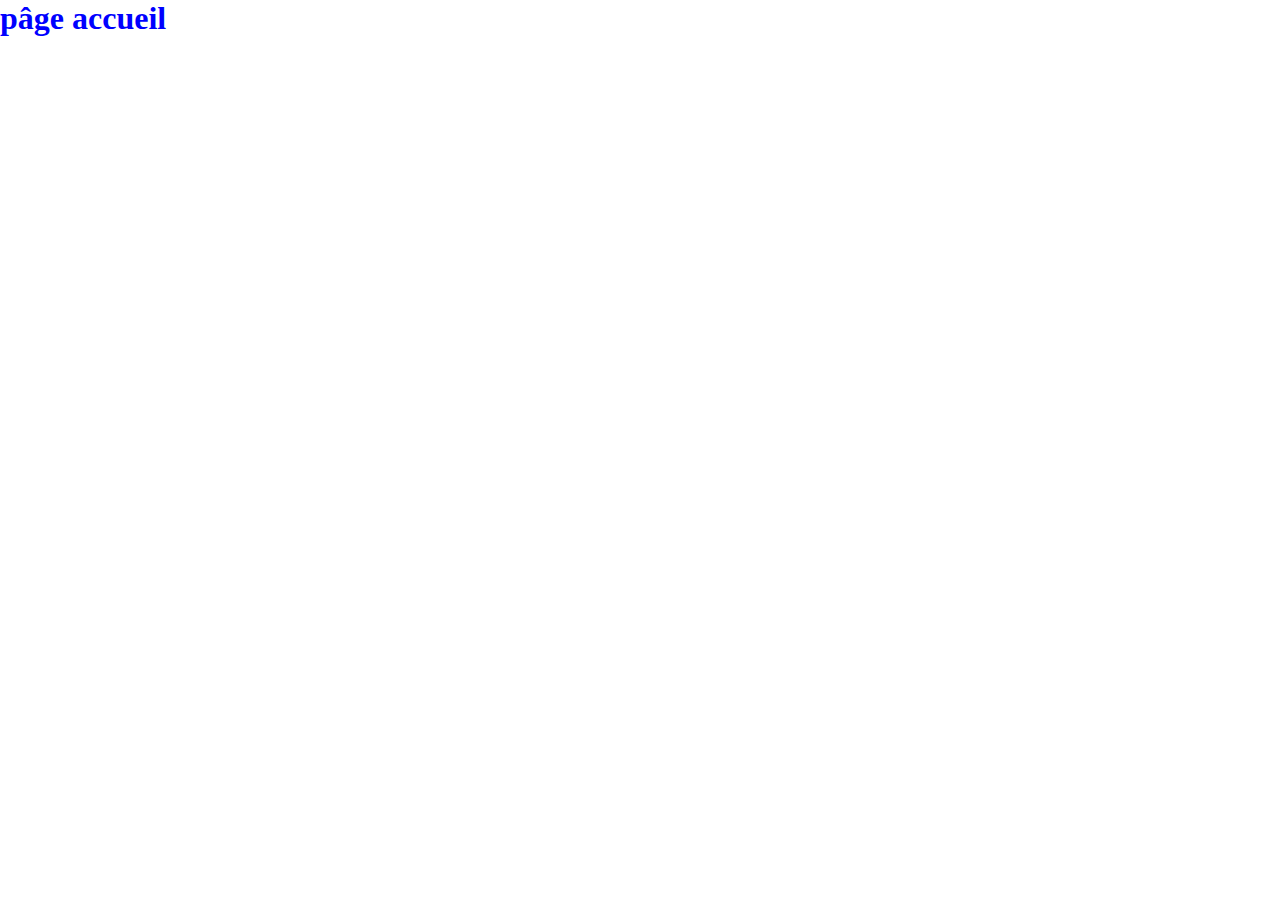
==== index.html @ 923909a7 "premier commit, ajout de la structure sass avec pattern 7-1" ====
<!DOCTYPE html>
<html lang="fr">
<head>
    <meta charset="UTF-8">
    <meta name="viewport" content="width=device-width, initial-scale=1.0">
    <title>Oh my food</title>
    <link rel="stylesheet" href="./styles/main.css">
</head>
<body>
    <h1>pâge accueil</h1>
</body>
</html>
---- styles/main.css ----
* {
  margin: 0;
  padding: 0;
  box-sizing: border-box;
}

a {
  color: black;
  text-decoration: none;
}

li {
  list-style: none;
}

h1 {
  color: blue;
}

/*# sourceMappingURL=main.css.map */
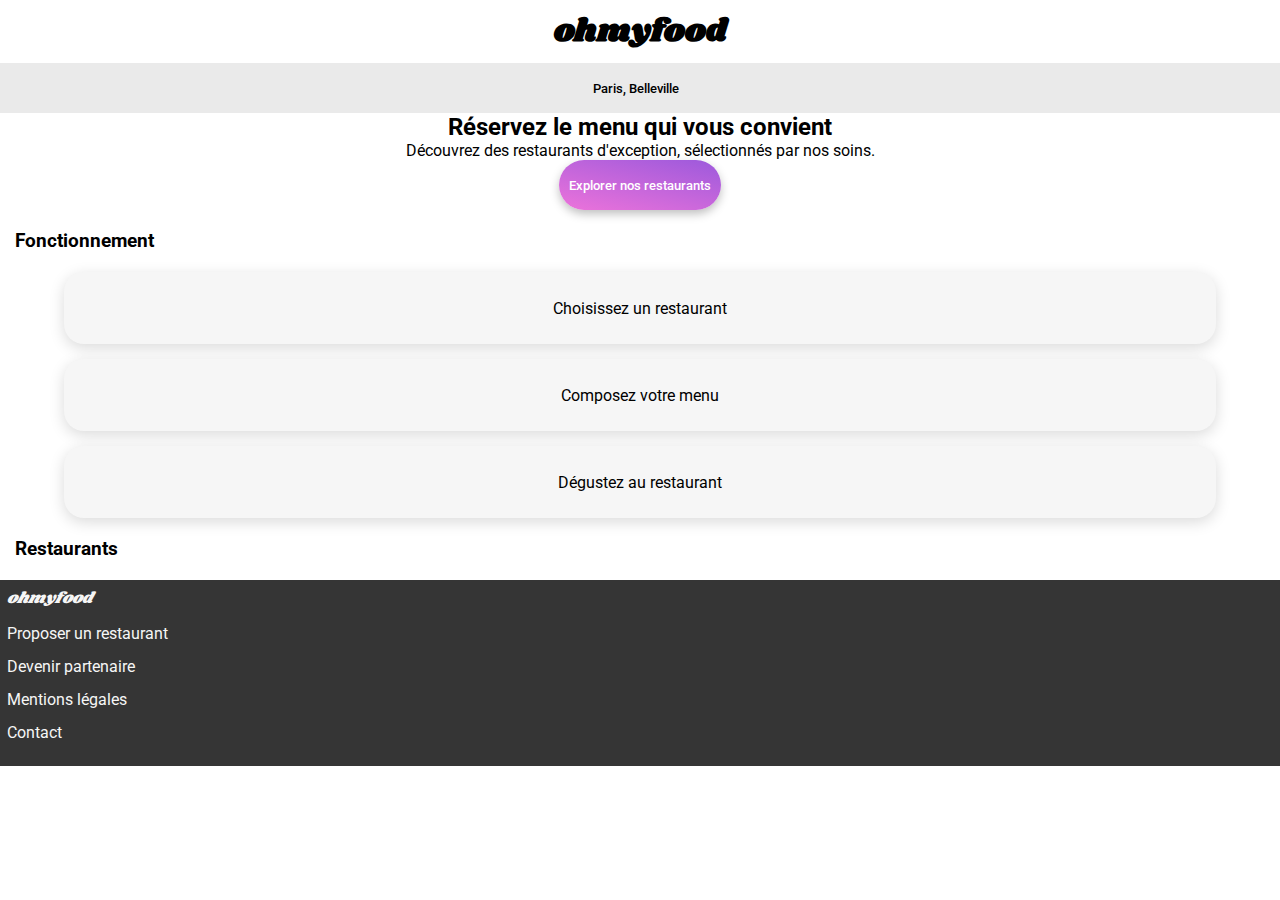
==== commit e5c2bc4f: "footer, rectangles, font-awesome" ====
--- a/index.html
+++ b/index.html
@@ -4,9 +4,56 @@
     <meta charset="UTF-8">
     <meta name="viewport" content="width=device-width, initial-scale=1.0">
     <title>Oh my food</title>
+    <link
+    rel="stylesheet"
+    href="https://cdnjs.cloudflare.com/ajax/libs/font-awesome/6.2.1/css/all.min.css"
+    integrity="sha512-MV7K8+y+gLIBoVD59lQIYicR65iaqukzvf/nwasF0nqhPay5w/9lJmVM2hMDcnK1OnMGCdVK+iQrJ7lzPJQd1w=="
+    crossorigin="anonymous"
+    referrerpolicy="no-referrer"
+  />
     <link rel="stylesheet" href="./styles/main.css">
 </head>
 <body>
-    <h1>pâge accueil</h1>
+    <header class="header">
+        <section>
+            <h1 class="special-title">ohmyfood</h1>
+        </section>
+        <form>
+            <label for="localisation"><i class="fa-solid fa-location-dot"></i></label>
+            <input type="text" name="localisation" id="localisation" value="Paris, Belleville">
+        </form>
+    </header>
+    <section class="infos">
+        <h2>Réservez le menu qui vous convient</h2>
+        <p>Découvrez des restaurants d'exception, sélectionnés par nos soins.</p>
+        <button class="pink-button" type="button">Explorer nos restaurants</button>
+    </section>
+    <section>
+        <h3>Fonctionnement</h3>
+        <div class="rectangles">
+
+            <div class="rectangle">
+                <p>Choisissez un restaurant</p>
+            </div>
+            <div class="rectangle">
+                <p>Composez votre menu</p>
+            </div>
+            <div class="rectangle">
+                <p>Dégustez au restaurant</p>
+            </div>
+        </div>
+    </section>
+    <section class="restaurants">
+        <h3>Restaurants</h3>
+
+    </section>
+    <footer class="footer">
+        <h4>ohmyfood</h4>
+        <p>Proposer un restaurant</p>
+        <p>Devenir partenaire</p>
+        <p>Mentions légales</p>
+        <p>Contact</p>
+
+    </footer>
 </body>
 </html>--- a/styles/main.css
+++ b/styles/main.css
@@ -1,3 +1,4 @@
+@import url("https://fonts.googleapis.com/css2?family=Roboto:wght@400;500;700&family=Shrikhand&display=swap");
 * {
   margin: 0;
   padding: 0;
@@ -13,8 +14,110 @@
   list-style: none;
 }
 
-h1 {
-  color: blue;
+button {
+  border: none;
+}
+
+* {
+  font-family: "Roboto", sans-serif;
+}
+
+.special-title {
+  font-family: "Shrikhand", sans-serif;
+}
+
+.rectangles {
+  display: flex;
+  flex-direction: column;
+  justify-content: center;
+  align-items: center;
+  gap: 15px;
+}
+
+.rectangle {
+  width: 90%;
+  height: 72px;
+  background-color: #f6f6f6;
+  box-shadow: 0px 4px 15px 0px rgba(0, 0, 0, 0.1490196078);
+  border-radius: 20px;
+  display: flex;
+  justify-content: center;
+  align-items: center;
+}
+
+.rectangle p {
+  display: flex;
+  justify-content: center;
+}
+
+section h3 {
+  padding-left: 15px;
+  padding-bottom: 20px;
+  padding-top: 20px;
+}
+
+.footer {
+  width: 100%;
+  height: 186px;
+  background-color: #353535;
+  color: #f6f6f6;
+}
+
+.footer h4 {
+  padding: 7px;
+  font-family: "Shrikhand", sans-serif;
+  font-style: italic;
+  font-weight: 400;
+}
+
+.footer p {
+  padding: 7px;
+}
+
+.header section {
+  display: flex;
+  justify-content: center;
+  align-items: center;
+  height: 63px;
+  width: 100%;
+}
+.header form {
+  width: 100%;
+  background: #EAEAEA;
+  height: 50px;
+  display: flex;
+  justify-content: center;
+  align-items: center;
+  gap: 15px;
+}
+.header form input[type=text] {
+  width: 109px;
+  border: none;
+  font-weight: 500;
+  background-color: transparent;
+}
+
+.pink-button {
+  height: 50px;
+  font-weight: 500;
+  border-radius: 25px;
+  background: linear-gradient(193.33deg, #9356DC -11.44%, #FF79DA 123.93%);
+  box-shadow: 0px 4px 10px 0px rgba(0, 0, 0, 0.2509803922);
+  color: white;
+  padding: 0 10px;
+}
+
+.infos {
+  display: flex;
+  justify-content: center;
+  align-items: center;
+  flex-direction: column;
+}
+
+.infos h2 {
+  display: flex;
+  justify-content: center;
+  align-items: center;
 }
 
 /*# sourceMappingURL=main.css.map */
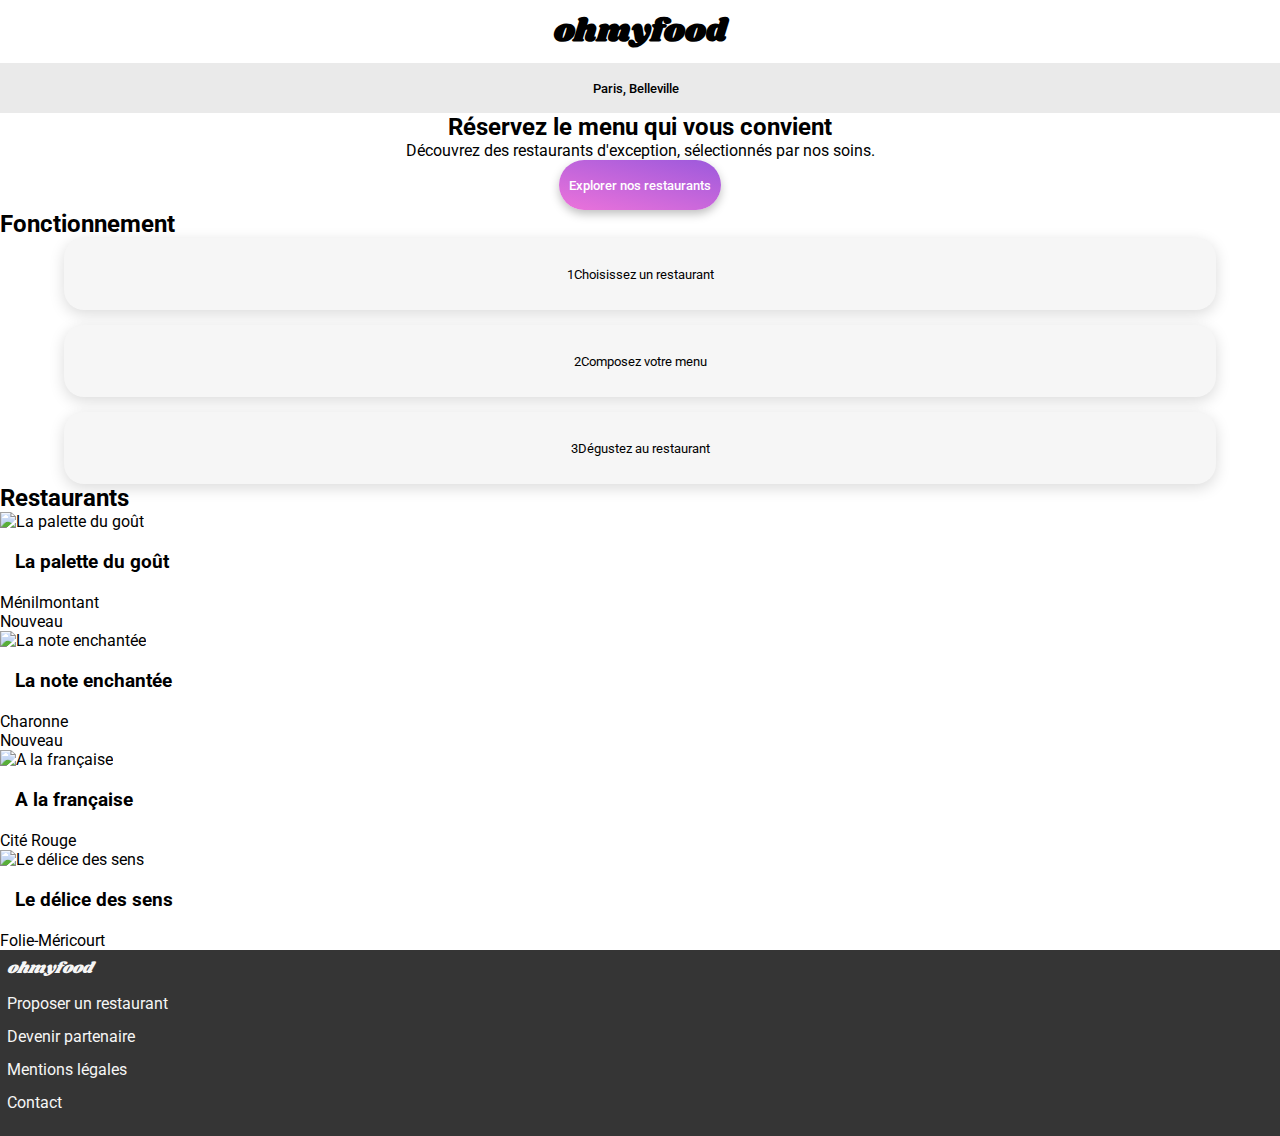
==== commit 731ea27e: "css responsive mobile" ====
--- a/index.html
+++ b/index.html
@@ -1,59 +1,116 @@
 <!DOCTYPE html>
 <html lang="fr">
-<head>
-    <meta charset="UTF-8">
-    <meta name="viewport" content="width=device-width, initial-scale=1.0">
+  <head>
+    <meta charset="UTF-8" />
+    <meta name="viewport" content="width=device-width, initial-scale=1.0" />
     <title>Oh my food</title>
     <link
-    rel="stylesheet"
-    href="https://cdnjs.cloudflare.com/ajax/libs/font-awesome/6.2.1/css/all.min.css"
-    integrity="sha512-MV7K8+y+gLIBoVD59lQIYicR65iaqukzvf/nwasF0nqhPay5w/9lJmVM2hMDcnK1OnMGCdVK+iQrJ7lzPJQd1w=="
-    crossorigin="anonymous"
-    referrerpolicy="no-referrer"
-  />
-    <link rel="stylesheet" href="./styles/main.css">
-</head>
-<body>
+      rel="stylesheet"
+      href="https://cdnjs.cloudflare.com/ajax/libs/font-awesome/6.2.1/css/all.min.css"
+      integrity="sha512-MV7K8+y+gLIBoVD59lQIYicR65iaqukzvf/nwasF0nqhPay5w/9lJmVM2hMDcnK1OnMGCdVK+iQrJ7lzPJQd1w=="
+      crossorigin="anonymous"
+      referrerpolicy="no-referrer"
+    />
+    <link rel="stylesheet" href="./styles/main.css" />
+  </head>
+  <body>
     <header class="header">
-        <section>
-            <h1 class="special-title">ohmyfood</h1>
-        </section>
-        <form>
-            <label for="localisation"><i class="fa-solid fa-location-dot"></i></label>
-            <input type="text" name="localisation" id="localisation" value="Paris, Belleville">
-        </form>
+      <section>
+        <h1 class="special-title">ohmyfood</h1>
+      </section>
+      <form>
+        <label for="localisation"
+          ><i class="fa-solid fa-location-dot"></i
+        ></label>
+        <input
+          type="text"
+          name="localisation"
+          id="localisation"
+          value="Paris, Belleville"
+        />
+      </form>
     </header>
     <section class="infos">
-        <h2>Réservez le menu qui vous convient</h2>
-        <p>Découvrez des restaurants d'exception, sélectionnés par nos soins.</p>
-        <button class="pink-button" type="button">Explorer nos restaurants</button>
+      <h2>Réservez le menu qui vous convient</h2>
+      <p>Découvrez des restaurants d'exception, sélectionnés par nos soins.</p>
+      <button class="pink-button" type="button">
+        Explorer nos restaurants
+      </button>
     </section>
-    <section>
-        <h3>Fonctionnement</h3>
-        <div class="rectangles">
-
-            <div class="rectangle">
-                <p>Choisissez un restaurant</p>
-            </div>
-            <div class="rectangle">
-                <p>Composez votre menu</p>
-            </div>
-            <div class="rectangle">
-                <p>Dégustez au restaurant</p>
-            </div>
-        </div>
+    <section class="fonctionnement">
+      <h2>Fonctionnement</h2>
+      <div class="rectangles">
+        <button type="button" class="rectangle">
+          <span class="pastille">1</span>
+          <p>Choisissez un restaurant</p>
+        </button>
+        <button type="button" class="rectangle">
+          <span class="pastille">2</span>
+          <p>Composez votre menu</p>
+        </button>
+        <button type="button" class="rectangle">
+          <span class="pastille">3</span>
+          <p>Dégustez au restaurant</p>
+        </button>
+      </div>
     </section>
     <section class="restaurants">
-        <h3>Restaurants</h3>
-
+      <h2>Restaurants</h2>
+      <article class="card-container">
+        <a href="./pages/la-plalette.html" class="card">
+          <img
+            src="Images et textes Ohmyfood/images/restaurants/jay-wennington-N_Y88TWmGwA-unsplash.jpg"
+            alt="La palette du goût"
+          />
+          <div class="description">
+            <h3>La palette du goût</h3>
+            <p>Ménilmontant</p>
+            <span class="like"><i class="fa-regular fa-heart"></i></span>
+          </div>
+          <span class="new">Nouveau</span>
+        </a>
+        <article class="card">
+          <img
+            src="Images et textes Ohmyfood/images/restaurants/stil-u2Lp8tXIcjw-unsplash.jpg"
+            alt="La note enchantée"
+          />
+          <div class="description">
+            <h3>La note enchantée</h3>
+            <p>Charonne</p>
+            <span class="like"><i class="fa-regular fa-heart"></i></span>
+          </div>
+          <span class="new">Nouveau</span>
+        </article>
+        <article class="card">
+          <img
+            src="Images et textes Ohmyfood/images/restaurants/toa-heftiba-DQKerTsQwi0-unsplash.jpg"
+            alt="A la française"
+          />
+          <div class="description">
+            <h3>A la française</h3>
+            <p>Cité Rouge</p>
+            <span class="like"><i class="fa-regular fa-heart"></i></span>
+          </div>
+        </article>
+        <article class="card">
+          <img
+            src="Images et textes Ohmyfood/images/restaurants/louis-hansel-shotsoflouis-qNBGVyOCY8Q-unsplash.jpg"
+            alt="Le délice des sens"
+          />
+          <div class="description">
+            <h3>Le délice des sens</h3>
+            <p>Folie-Méricourt</p>
+            <span class="like"><i class="fa-regular fa-heart"></i></span>
+          </div>
+        </article>
+      </article>
     </section>
     <footer class="footer">
-        <h4>ohmyfood</h4>
-        <p>Proposer un restaurant</p>
-        <p>Devenir partenaire</p>
-        <p>Mentions légales</p>
-        <p>Contact</p>
-
+      <h4>ohmyfood</h4>
+      <p>Proposer un restaurant</p>
+      <p>Devenir partenaire</p>
+      <p>Mentions légales</p>
+      <p>Contact</p>
     </footer>
-</body>
-</html>+  </body>
+</html>
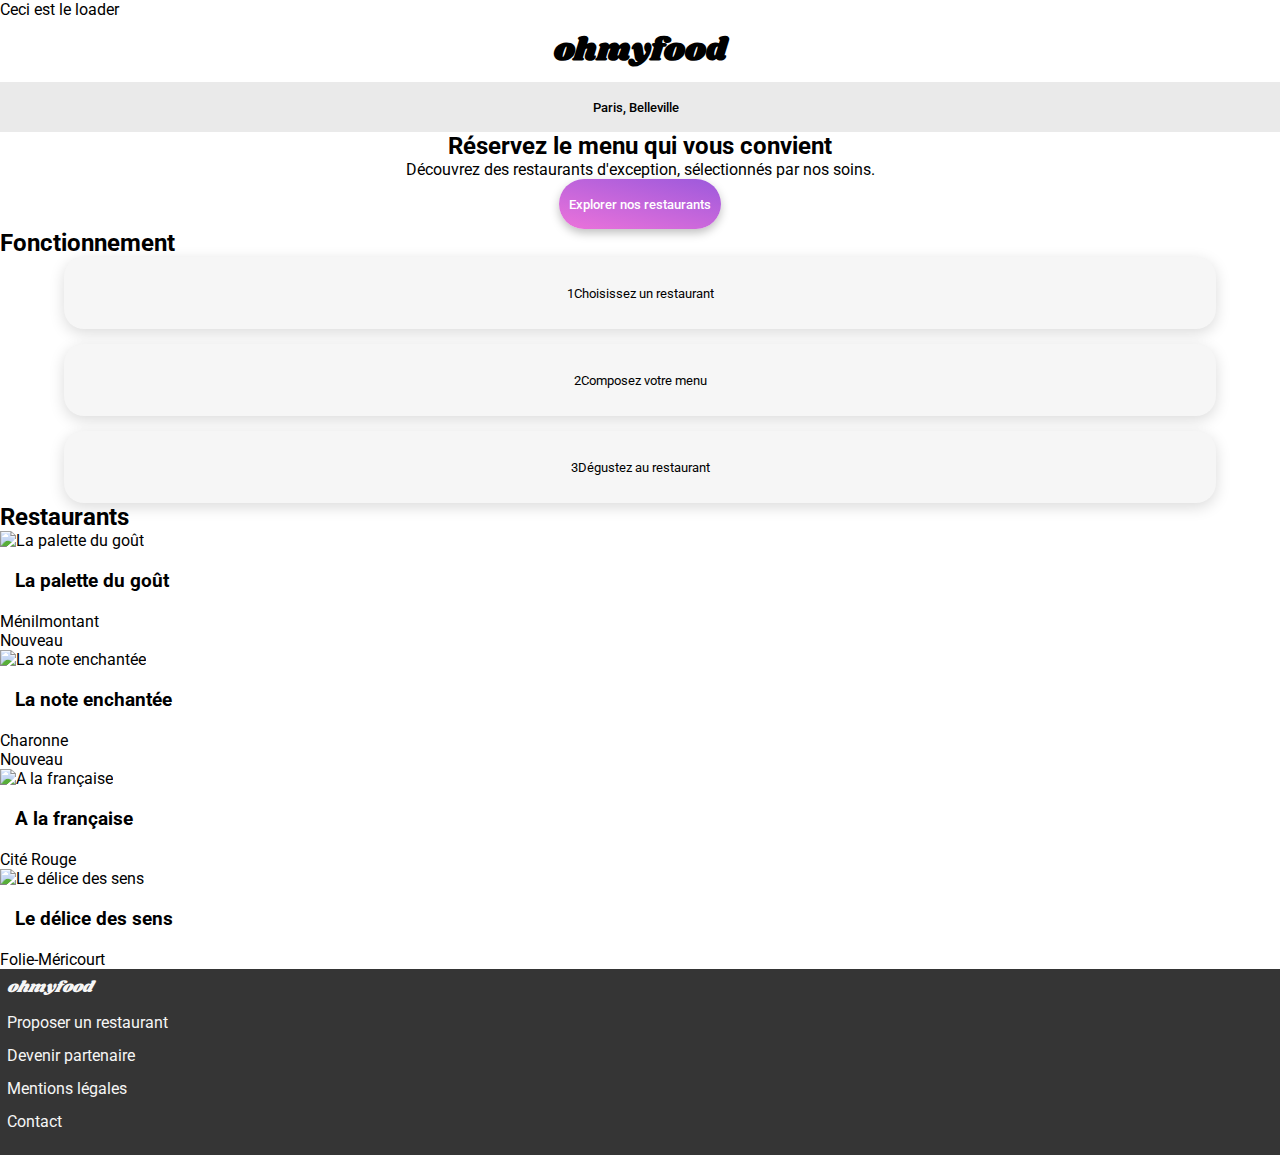
==== commit 089bef26: "page menu, implementation couleur coeur, rectification des logos boutons page d'accueil" ====
--- a/index.html
+++ b/index.html
@@ -14,6 +14,9 @@
     <link rel="stylesheet" href="./styles/main.css" />
   </head>
   <body>
+    <div class="loader">
+      <p>Ceci est le loader</p>
+    </div>
     <header class="header">
       <section>
         <h1 class="special-title">ohmyfood</h1>
@@ -42,15 +45,18 @@
       <div class="rectangles">
         <button type="button" class="rectangle">
           <span class="pastille">1</span>
-          <p>Choisissez un restaurant</p>
+          <i class="fa-solid fa-mobile-screen-button"></i>
+          <p> Choisissez un restaurant</p>
         </button>
         <button type="button" class="rectangle">
           <span class="pastille">2</span>
-          <p>Composez votre menu</p>
+          <i class="fa-solid fa-list-ul"></i>
+          <p> Composez votre menu</p>
         </button>
         <button type="button" class="rectangle">
           <span class="pastille">3</span>
-          <p>Dégustez au restaurant</p>
+          <i class="fa-solid fa-store"></i>
+          <p> Dégustez au restaurant</p>
         </button>
       </div>
     </section>
@@ -65,7 +71,7 @@
           <div class="description">
             <h3>La palette du goût</h3>
             <p>Ménilmontant</p>
-            <span class="like"><i class="fa-regular fa-heart"></i></span>
+            <span class="like"><i class="fa-regular fa-heart empty"></i><i class="fa-solid fa-heart full"></i></span>
           </div>
           <span class="new">Nouveau</span>
         </a>
@@ -77,7 +83,7 @@
           <div class="description">
             <h3>La note enchantée</h3>
             <p>Charonne</p>
-            <span class="like"><i class="fa-regular fa-heart"></i></span>
+            <span class="like"><i class="fa-regular fa-heart empty"></i><i class="fa-solid fa-heart full"></i></span>
           </div>
           <span class="new">Nouveau</span>
         </article>
@@ -89,7 +95,7 @@
           <div class="description">
             <h3>A la française</h3>
             <p>Cité Rouge</p>
-            <span class="like"><i class="fa-regular fa-heart"></i></span>
+            <span class="like"><i class="fa-regular fa-heart empty"></i><i class="fa-solid fa-heart full"></i></span>
           </div>
         </article>
         <article class="card">
@@ -100,15 +106,15 @@
           <div class="description">
             <h3>Le délice des sens</h3>
             <p>Folie-Méricourt</p>
-            <span class="like"><i class="fa-regular fa-heart"></i></span>
+            <span class="like"><i class="fa-regular fa-heart empty"></i><i class="fa-solid fa-heart full"></i></span>
           </div>
         </article>
       </article>
     </section>
     <footer class="footer">
       <h4>ohmyfood</h4>
-      <p>Proposer un restaurant</p>
-      <p>Devenir partenaire</p>
+      <p><i class="fa-solid fa-utensils"></i> Proposer un restaurant</p>
+      <p><i class="fa-solid fa-handshake"></i> Devenir partenaire</p>
       <p>Mentions légales</p>
       <p>Contact</p>
     </footer>
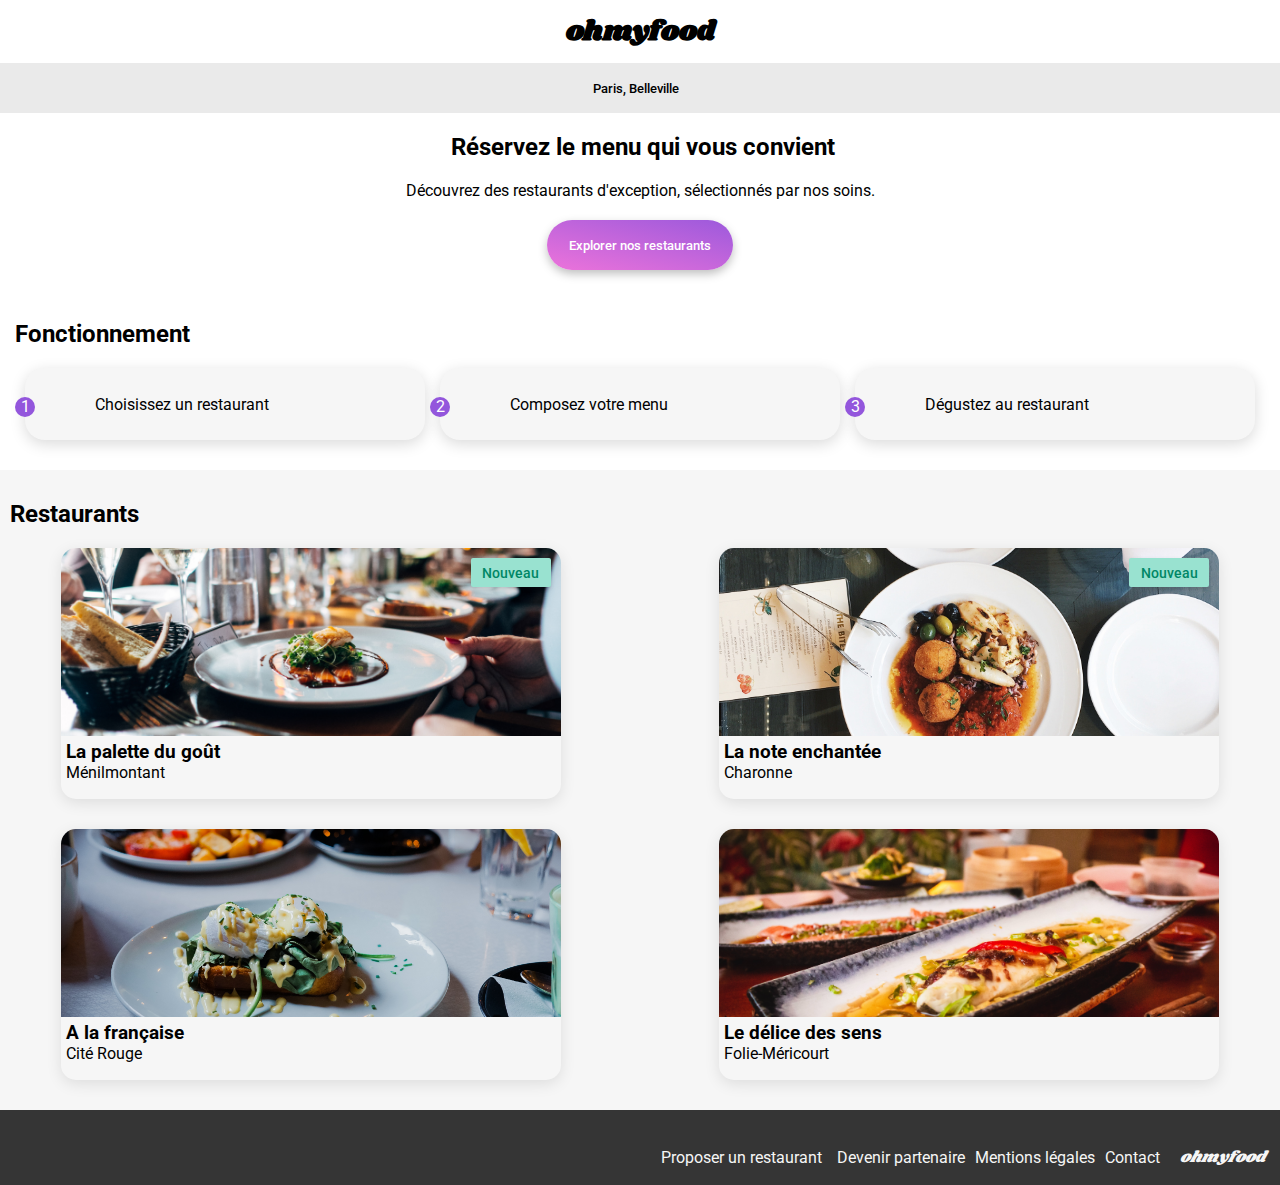
==== commit 6b2ccd22: "dernier commit, correction lien des caryds vers les pages, correction footer mode desktop" ====
--- a/index.html
+++ b/index.html
@@ -15,9 +15,10 @@
   </head>
   <body>
     <div class="loader">
-      <p>Ceci est le loader</p>
+      <h2 class="special-title ">ohmyfood</h2>
+      <p>Chargement...</p>
     </div>
-    <header class="header">
+    <header class="header-home">
       <section>
         <h1 class="special-title">ohmyfood</h1>
       </section>
@@ -75,7 +76,7 @@
           </div>
           <span class="new">Nouveau</span>
         </a>
-        <article class="card">
+        <a href="./pages/La-note-enchantee.html" class="card">
           <img
             src="Images et textes Ohmyfood/images/restaurants/stil-u2Lp8tXIcjw-unsplash.jpg"
             alt="La note enchantée"
@@ -86,8 +87,8 @@
             <span class="like"><i class="fa-regular fa-heart empty"></i><i class="fa-solid fa-heart full"></i></span>
           </div>
           <span class="new">Nouveau</span>
-        </article>
-        <article class="card">
+        </a>
+        <a href="./pages/a-la-française.html" class="card">
           <img
             src="Images et textes Ohmyfood/images/restaurants/toa-heftiba-DQKerTsQwi0-unsplash.jpg"
             alt="A la française"
@@ -97,8 +98,8 @@
             <p>Cité Rouge</p>
             <span class="like"><i class="fa-regular fa-heart empty"></i><i class="fa-solid fa-heart full"></i></span>
           </div>
-        </article>
-        <article class="card">
+        </a>
+        <a href="./pages/Le-delice-des-sens.html" class="card">
           <img
             src="Images et textes Ohmyfood/images/restaurants/louis-hansel-shotsoflouis-qNBGVyOCY8Q-unsplash.jpg"
             alt="Le délice des sens"
@@ -108,15 +109,17 @@
             <p>Folie-Méricourt</p>
             <span class="like"><i class="fa-regular fa-heart empty"></i><i class="fa-solid fa-heart full"></i></span>
           </div>
-        </article>
+        </a>
       </article>
     </section>
     <footer class="footer">
       <h4>ohmyfood</h4>
-      <p><i class="fa-solid fa-utensils"></i> Proposer un restaurant</p>
-      <p><i class="fa-solid fa-handshake"></i> Devenir partenaire</p>
-      <p>Mentions légales</p>
-      <p>Contact</p>
+    <ul>
+      <li><i class="fa-solid fa-utensils"></i><a href="#"> Proposer un restaurant</a></li>
+      <li><i class="fa-solid fa-handshake"></i><a href="#"> Devenir partenaire</a></li>
+      <li> <a href="#"> Mentions légales</a></li>
+      <li> <a href="#">Contact</a></li>
+    </ul>
     </footer>
   </body>
 </html>
--- a/styles/main.css
+++ b/styles/main.css
@@ -16,6 +16,11 @@
 
 button {
   border: none;
+}
+
+body {
+  max-width: 1440px;
+  margin: auto;
 }
 
 * {
@@ -40,48 +45,398 @@
   background-color: #f6f6f6;
   box-shadow: 0px 4px 15px 0px rgba(0, 0, 0, 0.1490196078);
   border-radius: 20px;
-  display: flex;
-  justify-content: center;
-  align-items: center;
-}
-
-.rectangle p {
-  display: flex;
-  justify-content: center;
-}
-
-section h3 {
+  padding-left: 40px;
+  display: flex;
+  justify-content: flex-start;
+  align-items: center;
+  border: none;
+  font-size: 16px;
+  position: relative;
+  gap: 10px;
+}
+.rectangle i {
+  min-width: 20px;
+}
+.rectangle .pastille {
+  width: 20px;
+  height: 20px;
+  background-color: #9356DC;
+  color: white;
+  border-radius: 100%;
+  display: flex;
+  justify-content: center;
+  align-items: center;
+  position: absolute;
+  top: 40%;
+  left: -10px;
+}
+
+.infos h2,
+.fonctionnement h2 {
   padding-left: 15px;
   padding-bottom: 20px;
   padding-top: 20px;
 }
 
+.fonctionnement {
+  padding: 30px 0;
+}
+
+.images img {
+  width: 346px;
+  height: 231px;
+  display: flex;
+  flex-direction: column;
+}
+
+.images {
+  background-color: #f6f6f6;
+}
+
+.restaurants {
+  background-color: #f6f6f6;
+  padding: 30px 10px;
+}
+
+@media (min-width: 767px) {
+  .rectangle {
+    max-width: 400px;
+  }
+}
+@media (min-width: 1023px) {
+  .rectangles {
+    flex-direction: row;
+    padding: 0 15px;
+  }
+}
+main {
+  border-radius: 25px;
+  background-color: #f6f6f6;
+  margin: auto;
+  margin-top: -30px;
+  position: relative;
+  width: 100%;
+  max-width: 600px;
+}
+
+.special-title {
+  font-size: 28px;
+}
+
+.header-restaurant {
+  display: flex;
+  gap: 20%;
+  align-items: center;
+  padding: 10px 15px;
+  justify-content: center;
+  text-align: center;
+  position: relative;
+}
+.header-restaurant a {
+  position: absolute;
+  top: 35%;
+  left: 15px;
+}
+
+.title::after {
+  content: "";
+  display: block;
+  width: 40px;
+  height: 3px;
+  border-radius: 10px;
+  background-color: #99E2D0;
+  margin: 5px 0px;
+}
+
+.menu-like .full {
+  display: none;
+  background: linear-gradient(193.33deg, #ff79da -11.44%, #9356dc 123.93%);
+  background-clip: text;
+  -webkit-background-clip: text;
+  -moz-background-clip: text;
+  -webkit-text-fill-color: transparent;
+  -moz-text-fill-color: transparent;
+  opacity: 0.2;
+  transition: 1s;
+}
+.menu-like:hover .full {
+  display: inline-block;
+  opacity: 1;
+  animation: heart-full 1s;
+}
+.menu-like:hover .empty {
+  display: none;
+}
+
+.card-menu {
+  overflow: hidden;
+  box-shadow: 0px 4px 15px 0px rgba(0, 0, 0, 0.1019607843);
+  height: 275px;
+  display: flex;
+  flex-direction: column;
+  position: relative;
+}
+.card-menu img {
+  width: 100%;
+  height: 100%;
+  object-fit: cover;
+}
+.card-menu .description {
+  padding: 5px;
+  position: relative;
+}
+.card-menu .description .like {
+  position: absolute;
+  top: 30%;
+  right: 10px;
+  font-size: 22px;
+}
+.card-menu .new {
+  position: absolute;
+  top: 10px;
+  right: 10px;
+  width: 80px;
+  height: 29px;
+  background: #99e2d0;
+  box-shadow: 0px 2px 4px 0px rgba(0, 0, 0, 0.1490196078);
+  color: #008766;
+  font-size: 14px;
+  font-weight: 500;
+  display: flex;
+  justify-content: center;
+  align-items: center;
+}
+
+main h1 {
+  display: flex;
+  padding: 32px 10px 0px 17px;
+}
+
+div h2 {
+  color: #000;
+  font-family: Roboto;
+  font-size: 16px;
+  font-style: normal;
+  font-weight: 300;
+  line-height: normal;
+  text-transform: uppercase;
+  padding: 40px 30px 5px;
+}
+
+.menu-rectangles {
+  display: flex;
+  flex-direction: column;
+  justify-content: center;
+  align-items: center;
+  gap: 12px;
+}
+
+.menu-rectangle {
+  width: 90%;
+  height: 72px;
+  background-color: #f6f6f6;
+  box-shadow: 0px 4.0114941597px 15.0431032181px 0px rgba(0, 0, 0, 0.1019607843);
+  border-radius: 15px;
+  font-size: 18px;
+  display: flex;
+  justify-content: space-between;
+  align-items: flex-end;
+  gap: 5px;
+  padding: 15px;
+  position: relative;
+  overflow: hidden;
+}
+.menu-rectangle:hover .checkmark {
+  width: 60px;
+  visibility: visible;
+}
+.menu-rectangle:hover .checkmark i {
+  width: 20px;
+  font-size: 14px;
+}
+.menu-rectangle:hover .price {
+  transform: translateX(-60px);
+}
+.menu-rectangle:hover .menu-rectangle--description {
+  width: 63%;
+}
+.menu-rectangle--description {
+  width: 85%;
+  transition: all 0.5s;
+}
+.menu-rectangle--description p {
+  font-size: 15px;
+  font-weight: 300;
+  white-space: nowrap;
+  overflow: hidden;
+  text-overflow: ellipsis;
+}
+.menu-rectangle--description h3 {
+  font-size: 18px;
+  font-weight: 500;
+  white-space: nowrap;
+  overflow: hidden;
+  text-overflow: ellipsis;
+}
+.menu-rectangle .price {
+  transition: all 0.5s;
+}
+.menu-rectangle .checkmark {
+  position: absolute;
+  right: 0px;
+  top: 0px;
+  height: 100%;
+  width: 0px;
+  background-color: #99E2D0;
+  display: flex;
+  justify-content: center;
+  align-items: center;
+  visibility: hidden;
+  transition: all 0.5s;
+}
+.menu-rectangle .checkmark i {
+  height: 20px;
+  width: 0px;
+  border-radius: 100%;
+  background-color: white;
+  font-size: 0px;
+  display: flex;
+  justify-content: center;
+  align-items: center;
+  color: #99E2D0;
+  font-weight: bold;
+  transition: all 0.5s;
+}
+
+.order {
+  display: flex;
+  justify-content: center;
+  align-items: center;
+  flex-direction: column;
+  text-align: center;
+  padding: 40px;
+}
+
 .footer {
   width: 100%;
   height: 186px;
   background-color: #353535;
   color: #f6f6f6;
-}
-
+  padding-left: 20px;
+  gap: 10px;
+}
+.footer ul {
+  display: flex;
+  flex-direction: column;
+}
+.footer ul li {
+  width: 100%;
+  background-color: #353535;
+  padding-left: 20px;
+  padding: 7px;
+}
+.footer ul li a {
+  color: #f6f6f6;
+}
 .footer h4 {
   padding: 7px;
   font-family: "Shrikhand", sans-serif;
   font-style: italic;
   font-weight: 400;
-}
-
-.footer p {
-  padding: 7px;
-}
-
-.header section {
+  padding-top: 22px;
+}
+
+@media (min-width: 767px) {
+  .footer {
+    display: flex;
+    flex-direction: row-reverse;
+    align-items: center;
+    padding: 0px 15px;
+    height: 75px;
+    gap: 20px;
+    padding-top: 20px;
+  }
+  .footer h4 {
+    padding: 0;
+  }
+  .footer ul {
+    flex-direction: row;
+    gap: 10px;
+  }
+  .footer ul li {
+    padding: 0;
+    display: flex;
+    gap: 5px;
+  }
+  .footer ul li a {
+    white-space: nowrap;
+  }
+}
+.menu-title {
+  display: flex;
+  justify-content: space-around;
+  align-items: center;
+  padding-top: 32px;
+  font-size: 22px;
+}
+.menu-title h1 {
+  font-size: 24px;
+  padding: 0;
+}
+
+.loader {
+  position: fixed;
+  top: 0;
+  left: 0;
+  width: 100%;
+  height: 100%;
+  background-color: white;
+  z-index: 10;
+  display: flex;
+  justify-content: center;
+  flex-direction: column;
+  align-items: center;
+  visibility: hidden;
+  animation: display-loader 3s;
+}
+.loader h2 {
+  font-size: 26px;
+  font-weight: 700;
+  animation: pulse 1.5s infinite ease-out;
+}
+.loader p {
+  color: #9356DC;
+  font-weight: 700;
+  font-style: italic;
+}
+
+@keyframes display-loader {
+  0% {
+    visibility: visible;
+  }
+  100% {
+    visibility: hidden;
+  }
+}
+@keyframes pulse {
+  0% {
+    transform: scale(1);
+  }
+  50% {
+    transform: scale(1.05);
+  }
+  100% {
+    transform: scale(1);
+  }
+}
+.header-home section {
   display: flex;
   justify-content: center;
   align-items: center;
   height: 63px;
   width: 100%;
 }
-.header form {
+.header-home form {
   width: 100%;
   background: #EAEAEA;
   height: 50px;
@@ -90,7 +445,7 @@
   align-items: center;
   gap: 15px;
 }
-.header form input[type=text] {
+.header-home form input[type=text] {
   width: 109px;
   border: none;
   font-weight: 500;
@@ -101,10 +456,15 @@
   height: 50px;
   font-weight: 500;
   border-radius: 25px;
-  background: linear-gradient(193.33deg, #9356DC -11.44%, #FF79DA 123.93%);
+  background: linear-gradient(193.33deg, #9356dc -11.44%, #ff79da 123.93%);
   box-shadow: 0px 4px 10px 0px rgba(0, 0, 0, 0.2509803922);
   color: white;
   padding: 0 10px;
+  min-width: 186px;
+}
+.pink-button:hover {
+  background: linear-gradient(200.64deg, #9356dc -5.2%, #ff79da 110.74%), linear-gradient(0deg, rgba(255, 255, 255, 0.15), rgba(255, 255, 255, 0.15));
+  box-shadow: 0px 4px 15px 0px rgba(0, 0, 0, 0.3490196078);
 }
 
 .infos {
@@ -112,12 +472,106 @@
   justify-content: center;
   align-items: center;
   flex-direction: column;
-}
-
+  text-align: center;
+}
 .infos h2 {
   display: flex;
   justify-content: center;
   align-items: center;
+  margin: 0px 30px 0px 20px;
+}
+.infos p {
+  margin: 0px 20px 20px 20px;
+}
+
+.card-container {
+  display: grid;
+  grid-template-columns: 1fr;
+  gap: 20px;
+  padding-top: 20px;
+}
+
+.card {
+  border-radius: 15px;
+  overflow: hidden;
+  box-shadow: 0px 4px 15px 0px rgba(0, 0, 0, 0.1019607843);
+  height: 251px;
+  display: flex;
+  flex-direction: column;
+  position: relative;
+  width: 100%;
+  max-width: 500px;
+  margin: auto;
+}
+.card img {
+  width: 100%;
+  height: 75%;
+  object-fit: cover;
+}
+.card .description {
+  padding: 5px;
+  position: relative;
+}
+.card .description .like {
+  position: absolute;
+  top: 30%;
+  right: 10px;
+  font-size: 22px;
+}
+.card .description .like .full {
+  display: none;
+  background: linear-gradient(193.33deg, #ff79da -11.44%, #9356dc 123.93%);
+  background-clip: text;
+  -webkit-background-clip: text;
+  -moz-background-clip: text;
+  -webkit-text-fill-color: transparent;
+  -moz-text-fill-color: transparent;
+  opacity: 0.2;
+  transition: 1s;
+}
+.card .description .like:hover .full {
+  display: inline-block;
+  opacity: 1;
+  animation: heart-full 1s;
+}
+.card .description .like:hover .empty {
+  display: none;
+}
+.card .new {
+  position: absolute;
+  top: 10px;
+  right: 10px;
+  width: 80px;
+  height: 29px;
+  border-radius: 2px;
+  background: #99e2d0;
+  box-shadow: 0px 2px 4px 0px rgba(0, 0, 0, 0.1490196078);
+  color: #008766;
+  font-size: 14px;
+  font-weight: 500;
+  display: flex;
+  justify-content: center;
+  align-items: center;
+}
+
+@media (min-width: 767px) {
+  .card-container {
+    grid-template-columns: 1fr 1fr;
+  }
+}
+@media (min-width: 1023px) {
+  .card-container {
+    row-gap: 30px;
+    column-gap: calc(20px + 3%);
+  }
+}
+@keyframes heart-full {
+  0% {
+    opacity: 0.2;
+  }
+  100% {
+    opacity: 1;
+  }
 }
 
 /*# sourceMappingURL=main.css.map */
